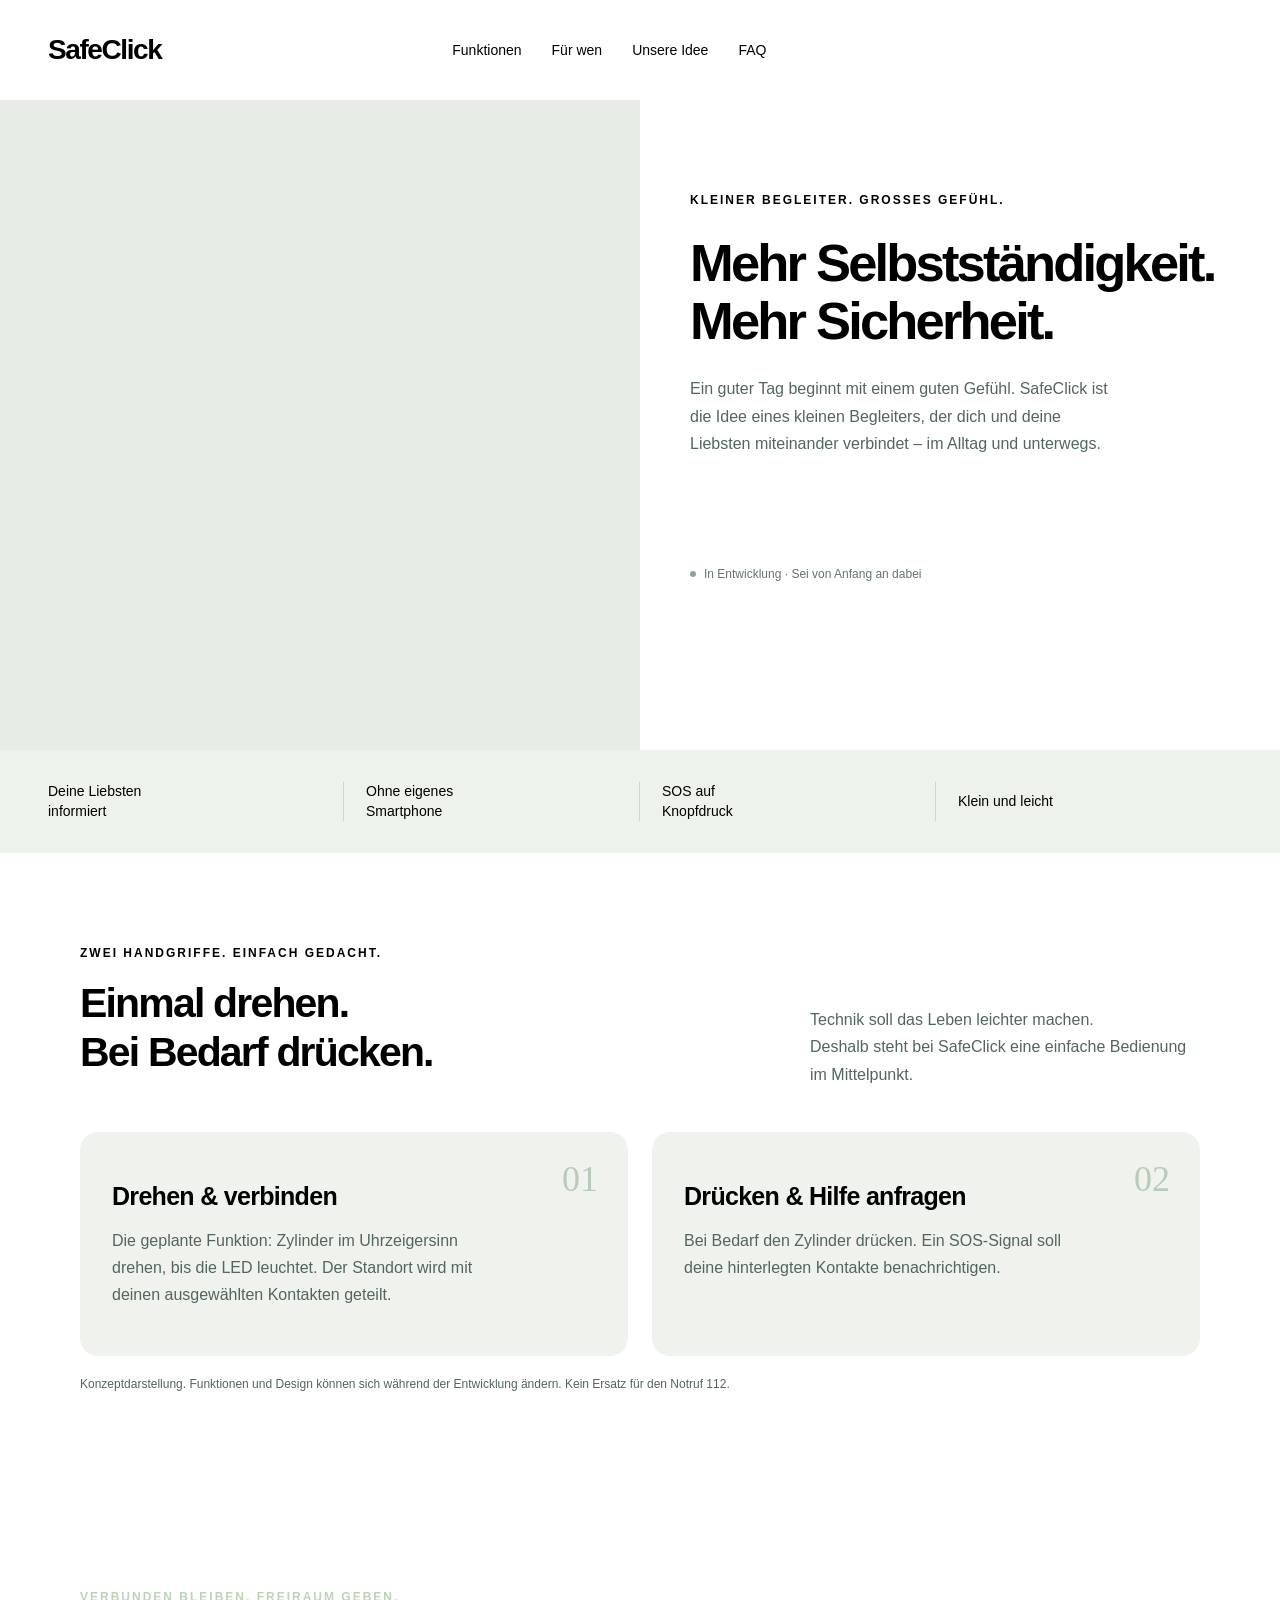
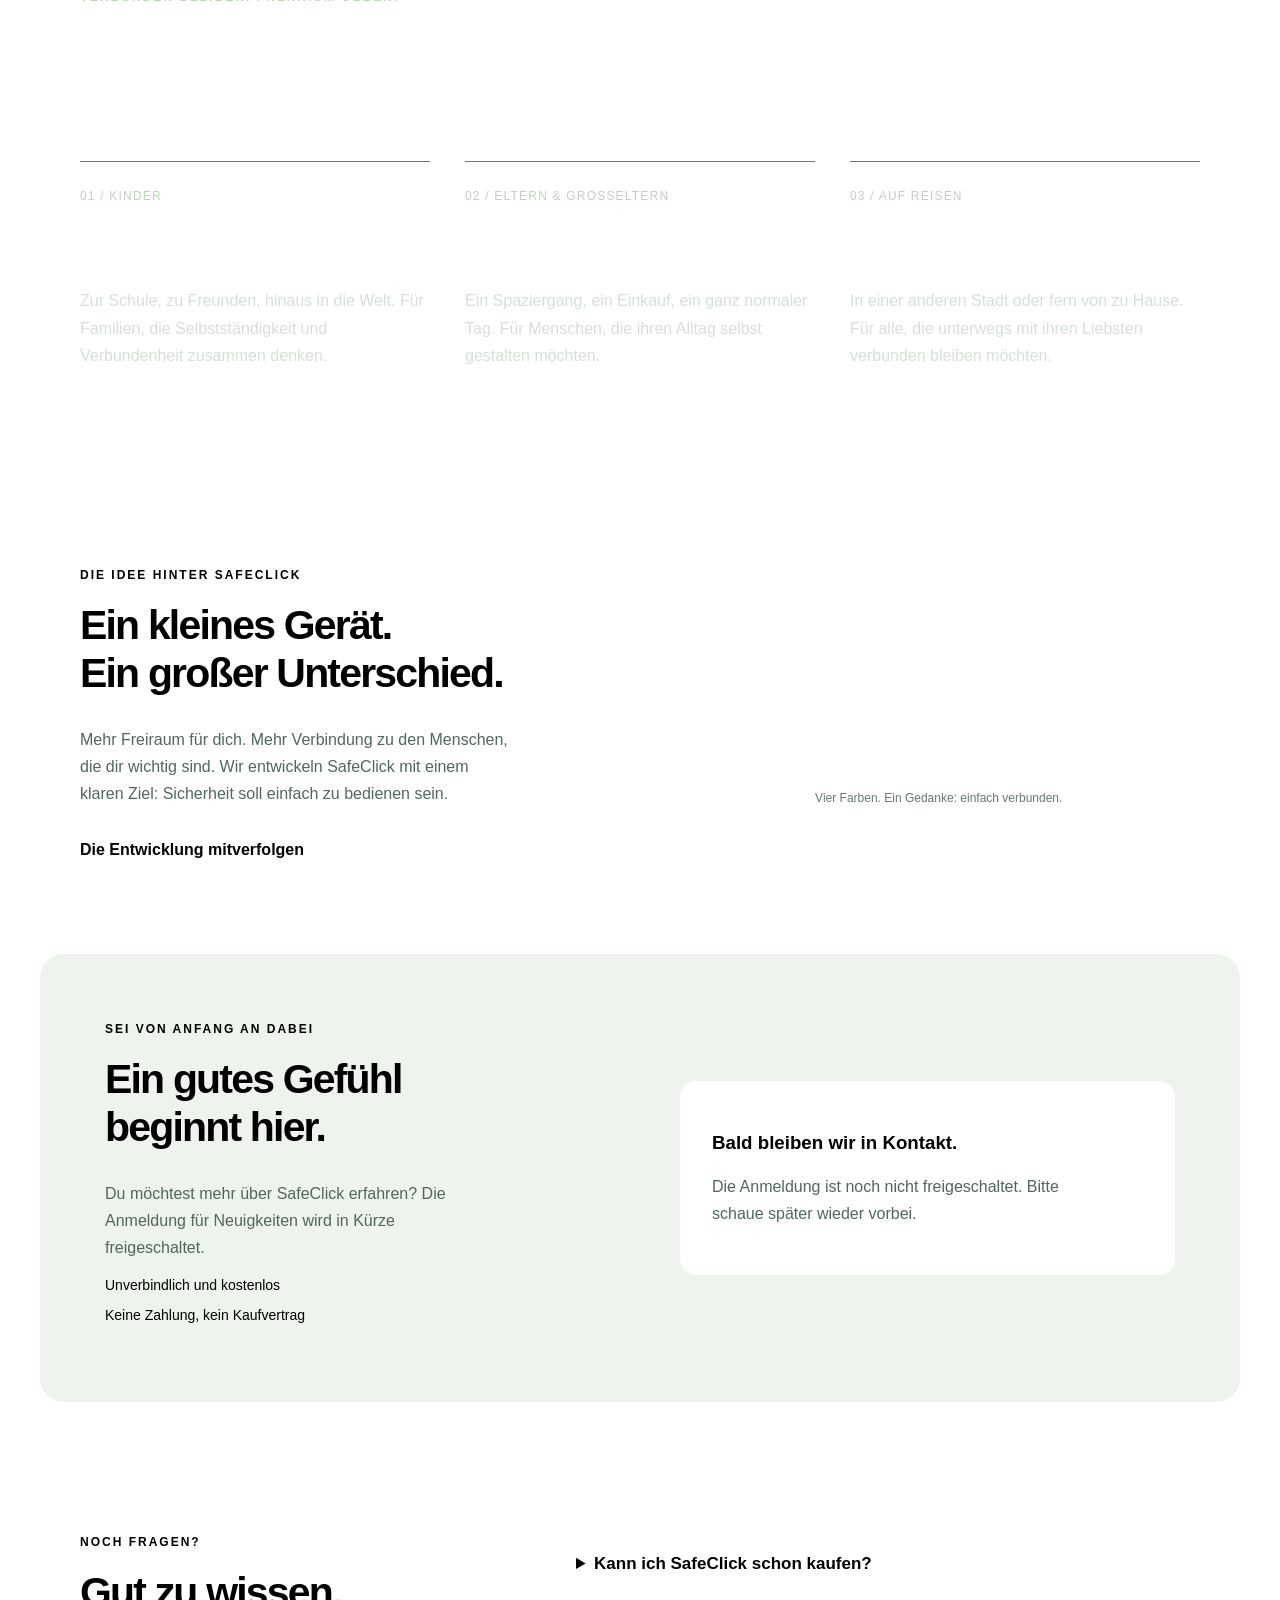
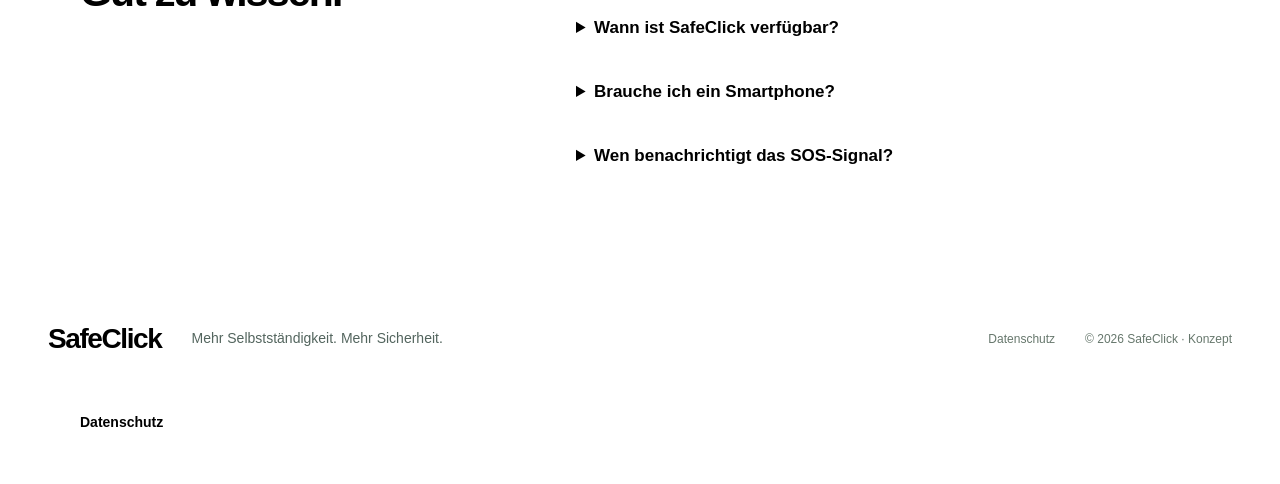
==== index.html @ db82f491 "Add files via upload" ====
<!doctype html><html lang="de"><head><meta charset="utf-8"><meta name="viewport" content="width=device-width, initial-scale=1"><title>SafeClick | Mehr Selbstständigkeit. Mehr Sicherheit.</title><meta name="description" content="SafeClick: die Idee eines kleinen Begleiters für mehr Verbindung im Alltag und unterwegs."><link rel="stylesheet" href="style.css"></head><body><header><a class="brand" href="#">SafeClick</a><button class="mobile" aria-label="Menü öffnen" aria-expanded="false"></button><nav class=""><a href="#funktionen">Funktionen</a><a href="#menschen">Für wen</a><a href="#idee">Unsere Idee</a><a href="#faq">FAQ</a></nav><a class="button small" href="#interesse">Interesse anmelden</a></header><main><section class="hero"><div class="hero-photo"><span class="photo-note">Für die Menschen, die dir wichtig sind.</span></div><div class="hero-copy"><span class="eyebrow">KLEINER BEGLEITER. GROSSES GEFÜHL.</span><h1>Mehr Selbstständigkeit.<br/><em>Mehr Sicherheit.</em></h1><p>Ein guter Tag beginnt mit einem guten Gefühl. SafeClick ist die Idee eines kleinen Begleiters, der dich und deine Liebsten miteinander verbindet – im Alltag und unterwegs.</p><a class="button" href="#funktionen">SafeClick kennenlernen</a><div class="development"><span></span> In Entwicklung · Sei von Anfang an dabei</div></div></section><section class="benefits" aria-label="Geplante Funktionen"><div><span>Deine Liebsten informiert</span></div><div><span>Ohne eigenes Smartphone</span></div><div><span>SOS auf Knopfdruck</span></div><div><span>Klein und leicht</span></div></section><section id="funktionen" class="section"><div class="section-heading"><div><span class="eyebrow">ZWEI HANDGRIFFE. EINFACH GEDACHT.</span><h2>Einmal drehen.<br/>Bei Bedarf drücken.</h2></div><p>Technik soll das Leben leichter machen.<br/>Deshalb steht bei SafeClick eine einfache Bedienung im Mittelpunkt.</p></div><div class="steps"><article><div class="step-copy"><span class="number">01</span><h3>Drehen &amp; verbinden</h3><p>Die geplante Funktion: Zylinder im Uhrzeigersinn drehen, bis die LED leuchtet. Der Standort wird mit deinen ausgewählten Kontakten geteilt.</p></div></article><article><div class="step-copy"><span class="number">02</span><h3>Drücken &amp; Hilfe anfragen</h3><p>Bei Bedarf den Zylinder drücken. Ein SOS-Signal soll deine hinterlegten Kontakte benachrichtigen.</p></div></article></div><p class="caption">Konzeptdarstellung. Funktionen und Design können sich während der Entwicklung ändern. Kein Ersatz für den Notruf 112.</p></section><section id="menschen" class="audience section"><span class="eyebrow">VERBUNDEN BLEIBEN. FREIRAUM GEBEN.</span><h2>Für kleine Abenteuer.<br/>Und große Lieblingsmenschen.</h2><div class="audience-grid"><article><span>01 / KINDER</span><h3>Die ersten Wege allein.</h3><p>Zur Schule, zu Freunden, hinaus in die Welt. Für Familien, die Selbstständigkeit und Verbundenheit zusammen denken.</p></article><article><span>02 / ELTERN &amp; GROSSELTERN</span><h3>Nah sein. Auch mit Abstand.</h3><p>Ein Spaziergang, ein Einkauf, ein ganz normaler Tag. Für Menschen, die ihren Alltag selbst gestalten möchten.</p></article><article><span>03 / AUF REISEN</span><h3>Neues entdecken.</h3><p>In einer anderen Stadt oder fern von zu Hause. Für alle, die unterwegs mit ihren Liebsten verbunden bleiben möchten.</p></article></div></section><section id="idee" class="product section"><div><span class="eyebrow">DIE IDEE HINTER SAFECLICK</span><h2>Ein kleines Gerät.<br/>Ein großer Unterschied.</h2><p>Mehr Freiraum für dich. Mehr Verbindung zu den Menschen, die dir wichtig sind. Wir entwickeln SafeClick mit einem klaren Ziel: Sicherheit soll einfach zu bedienen sein.</p><a class="text-link" href="#interesse">Die Entwicklung mitverfolgen</a></div><div class="product-picture"><span>Vier Farben. Ein Gedanke: einfach verbunden.</span></div></section><section id="interesse" class="signup section"><div><span class="eyebrow">SEI VON ANFANG AN DABEI</span><h2>Ein gutes Gefühl<br/>beginnt hier.</h2><p>Du möchtest mehr über SafeClick erfahren? Die Anmeldung für Neuigkeiten wird in Kürze freigeschaltet.</p><ul><li>Unverbindlich und kostenlos</li><li>Keine Zahlung, kein Kaufvertrag</li></ul></div><div class="form-pending"><h3>Bald bleiben wir in Kontakt.</h3><p>Die Anmeldung ist noch nicht freigeschaltet. Bitte schaue später wieder vorbei.</p></div></section><section id="faq" class="section faq"><div><span class="eyebrow">NOCH FRAGEN?</span><h2>Gut zu wissen.</h2></div><div><details><summary>Kann ich SafeClick schon kaufen?</summary><p>Noch nicht. SafeClick befindet sich in der Entwicklung. Eine Bestellung ist derzeit noch nicht möglich.</p></details><details><summary>Wann ist SafeClick verfügbar?</summary><p>Ein Verkaufsstart steht noch nicht fest. Preis, Liefertermin und die endgültigen Funktionen werden erst bekanntgegeben, wenn sie bestätigt sind.</p></details><details><summary>Brauche ich ein Smartphone?</summary><p>Das Konzept sieht eine Bedienung ohne eigenes Smartphone vor. Welche technischen Voraussetzungen und Verbindungen nötig sind, wird im Laufe der Entwicklung festgelegt.</p></details><details><summary>Wen benachrichtigt das SOS-Signal?</summary><p>Geplant ist eine Benachrichtigung an zuvor ausgewählte Kontakte. Eine automatische Verbindung zu Rettungsdiensten ist nicht zugesichert. Im akuten Notfall gilt weiterhin der Notruf 112.</p></details></div></section></main><footer><a class="brand" href="#">SafeClick</a><p>Mehr Selbstständigkeit. Mehr Sicherheit.</p><a href="#datenschutz">Datenschutz</a><span>© 2026 SafeClick · Konzept</span></footer><section id="datenschutz" class="privacy"><h3>Datenschutz</h3></section><script src="script.js"></script></body></html>
---- style.css ----
500;600;700&family=Manrope:wght@400;500;600;700;800&display=swap');
:root{--green:#205847;--ink:#172c29;--cream:#f6f5ef;--line:#d9e1da}*{box-sizing:border-box}html{scroll-behavior:smooth;scroll-padding-top:100px}body{margin:0;background:#fff;color:var(--ink);font-family:'DM Sans',sans-serif;font-size:16px}a{color:inherit;text-decoration:none}button,input,select{font:inherit}button,a,input,select,summary{outline-offset:5px}header{height:100px;max-width:1320px;padding:0 48px;margin:auto;display:flex;align-items:center;justify-content:space-between;gap:32px}.brand{font-family:Manrope,sans-serif;font-size:28px;font-weight:800;letter-spacing:-1.4px}.brand span{font-size:12px;vertical-align:super;margin-left:3px}nav{display:flex;gap:30px;font-size:14px}nav a:hover,.text-link:hover{color:#408367}.button{display:inline-flex;align-items:center;justify-content:center;background:var(--green);color:white;border:0;border-radius:50px;padding:18px 28px;font-weight:600;cursor:pointer;transition:background .2s}.button:hover{background:#153d31}.button:disabled{opacity:.6}.small{font-size:14px;padding:14px 22px}.mobile{display:none}.hero{max-width:1320px;margin:auto;display:grid;grid-template-columns:1fr 1fr;min-height:650px;background:var(--cream)}.hero-photo{position:relative;overflow:hidden}.hero-photo img{height:100%;width:100%;object-fit:cover;image-rendering:auto}.photo-note{position:absolute;bottom:28px;left:30px;color:white;background:#183b2fa6;backdrop-filter:blur(6px);padding:12px 18px;border-radius:30px;font-size:14px}.hero-copy{padding:90px 50px 70px}.eyebrow{font-size:12px;font-weight:700;letter-spacing:2px;color:var(--green)}h1,h2,h3{font-family:Manrope,sans-serif}h1{font-size:clamp(38px,4.1vw,61px);line-height:1.1;letter-spacing:-2.8px;margin:26px 0}h1 em{font-style:normal;color:var(--green)}p{line-height:1.7;color:#53655e}.hero p{max-width:430px;margin-bottom:30px}.development{font-size:12px;color:#64756d;margin-top:26px;display:flex;align-items:center;gap:8px}.development span{width:6px;height:6px;background:#8ba593;border-radius:50%}.benefits{max-width:1320px;margin:auto;display:grid;grid-template-columns:repeat(4,1fr);background:#edf2eb;padding:32px 48px}.benefits div{display:flex;align-items:center;gap:15px;border-right:1px solid #ccd8ce;padding-left:22px}.benefits div:first-child{padding-left:0}.benefits div:last-child{border:0}.benefits svg{width:30px;height:30px;color:var(--green);flex-shrink:0}.benefits span{font-size:14px;max-width:120px;line-height:1.4}.section{max-width:1200px;margin:0 auto;padding:90px 40px}h2{font-size:clamp(30px,3.2vw,44px);line-height:1.18;letter-spacing:-1.8px;margin:18px 0 28px}.section-heading{display:flex;justify-content:space-between;align-items:flex-end;margin-bottom:28px;gap:40px}.section-heading p{max-width:390px}.steps{display:grid;grid-template-columns:1fr 1fr;gap:24px}.steps article{background:#f0f3ed;border-radius:18px;overflow:hidden}.step-copy{position:relative;padding:32px}.step-copy>svg{color:var(--green);width:34px;height:34px}.number{position:absolute;right:30px;top:26px;font-size:36px;color:#b9cabb;font-family:Manrope}.steps h3{font-size:25px;letter-spacing:-.7px;margin:18px 0 12px}.steps p{max-width:400px}.steps img{display:block;width:100%;height:180px;object-fit:cover}.caption{font-size:12px;margin-top:18px}.audience{max-width:none;background:var(--green);color:white;padding-left:max(40px,calc((100vw - 1120px)/2));padding-right:max(40px,calc((100vw - 1120px)/2))}.audience .eyebrow{color:#bed2ba}.audience-grid{display:grid;grid-template-columns:repeat(3,1fr);gap:35px;margin-top:42px}.audience-grid article{border-top:1px solid #648373;padding-top:24px}.audience-grid span{font-size:12px;letter-spacing:1.2px;color:#bfd0bc}.audience-grid h3{font-size:26px;letter-spacing:-.8px}.audience-grid p{color:#d5e0d6;font-size:16px}.product{display:grid;grid-template-columns:1fr 1fr;align-items:center;gap:75px}.product p{max-width:430px}.text-link{display:inline-block;border-bottom:1px solid var(--green);padding-bottom:5px;color:var(--green);font-weight:600;margin-top:18px}.product-picture{padding:35px;background:var(--cream);border-radius:18px;text-align:center}.product-picture img{width:100%;height:250px;object-fit:contain;mix-blend-mode:multiply}.product-picture span{display:block;font-size:12px;color:#68786d;margin-top:24px}.signup{background:#eef3ed;border-radius:24px;display:grid;grid-template-columns:1fr 1fr;gap:80px;padding:65px;margin-bottom:40px}.signup p{max-width:370px}.signup ul{list-style:none;padding:0;color:var(--green);font-size:14px}.signup li{display:flex;gap:10px;align-items:center;margin:14px 0}.signup li svg{width:17px}form{background:white;border-radius:16px;padding:30px;box-shadow:0 10px 40px #214c3810}label{display:block;font-size:14px;font-weight:500;margin-bottom:18px}input:not([type=checkbox]),select{display:block;width:100%;background:#fafbf8;border:1px solid var(--line);border-radius:7px;padding:13px;margin-top:8px;color:var(--ink)}.consent{display:flex;gap:10px;line-height:1.5;font-size:12px;font-weight:400;color:#59665e}.consent input{width:17px;height:17px;flex-shrink:0;accent-color:var(--green)}.consent a{text-decoration:underline}form .button{width:100%}form p{font-size:14px;margin-bottom:0}.faq{display:grid;grid-template-columns:1fr 1.5fr;gap:80px}details{border-bottom:1px solid var(--line);padding:22px 0}summary{font-weight:600;cursor:pointer;font-size:17px}details p{font-size:15px}footer{border-top:1px solid var(--line);max-width:1320px;margin:auto;padding:35px 48px;display:flex;gap:30px;align-items:center;flex-wrap:wrap}footer p{font-size:14px;margin-right:auto}footer>a:not(.brand),footer>span{font-size:12px;color:#66776c}.privacy{max-width:1200px;margin:auto;padding:0 40px 40px}.privacy h3{font-size:14px}.privacy p{font-size:12px;max-width:850px}@media(max-width:900px){header{padding:0 24px;height:80px;gap:16px}nav{gap:18px;font-size:12px}.hero-copy{padding:60px 30px}.hero{min-height:560px}h1{letter-spacing:-1.5px}.benefits{padding:24px}.benefits div{padding-left:12px;gap:8px}.benefits span{font-size:12px}.product{gap:30px}.signup{margin:0 24px;gap:35px;padding:40px}.section{padding:65px 30px}.audience{padding:65px 30px}.faq{gap:35px}.product-picture{padding:20px}}@media(max-width:650px){header{height:76px}.brand{font-size:25px}header>.small{padding:11px 14px;font-size:12px}.mobile{display:block;background:none;border:0;margin-left:auto;color:var(--green)}nav{display:none;position:absolute;top:76px;left:0;right:0;padding:20px;background:white;z-index:10;box-shadow:0 10px 20px #0001}nav.open{display:flex;justify-content:space-around;gap:12px}.hero{display:flex;flex-direction:column-reverse}.hero-copy{padding:45px 25px 40px}h1{font-size:43px}.hero-photo{height:360px}.hero-photo img{object-position:center 35%}.photo-note{left:20px;font-size:12px}.eyebrow{font-size:11px;letter-spacing:1.4px}.benefits{grid-template-columns:1fr 1fr;gap:22px;padding:25px}.benefits div{padding:0;border:0}.benefits span{font-size:13px;max-width:140px}.section{padding:55px 24px}.section-heading{display:block;margin-bottom:24px}.section-heading p{font-size:15px}.steps,.audience-grid,.product,.signup,.faq{grid-template-columns:1fr}.steps{gap:18px}.step-copy{padding:26px}.steps img{height:150px}.audience{padding:55px 24px}.audience-grid{gap:15px;margin-top:30px}.audience-grid h3{font-size:23px;margin:16px 0}.product{gap:25px}.product-picture img{height:170px}.signup{margin:0 14px;gap:20px;border-radius:18px;padding:32px 20px}form{padding:22px}.faq{gap:8px}footer{padding:30px 24px;gap:18px}footer p{width:100%;margin:0}.privacy{padding:0 24px 30px}h2{font-size:34px}}

.form-pending{background:white;padding:32px;border-radius:16px;align-self:center}
/* Blank areas for the designer */
.hero-photo{min-height:360px;background:#e7ece6}.steps article{padding-bottom:0}.product-picture{min-height:250px;display:flex;align-items:flex-end;justify-content:center}.photo-note{display:none}
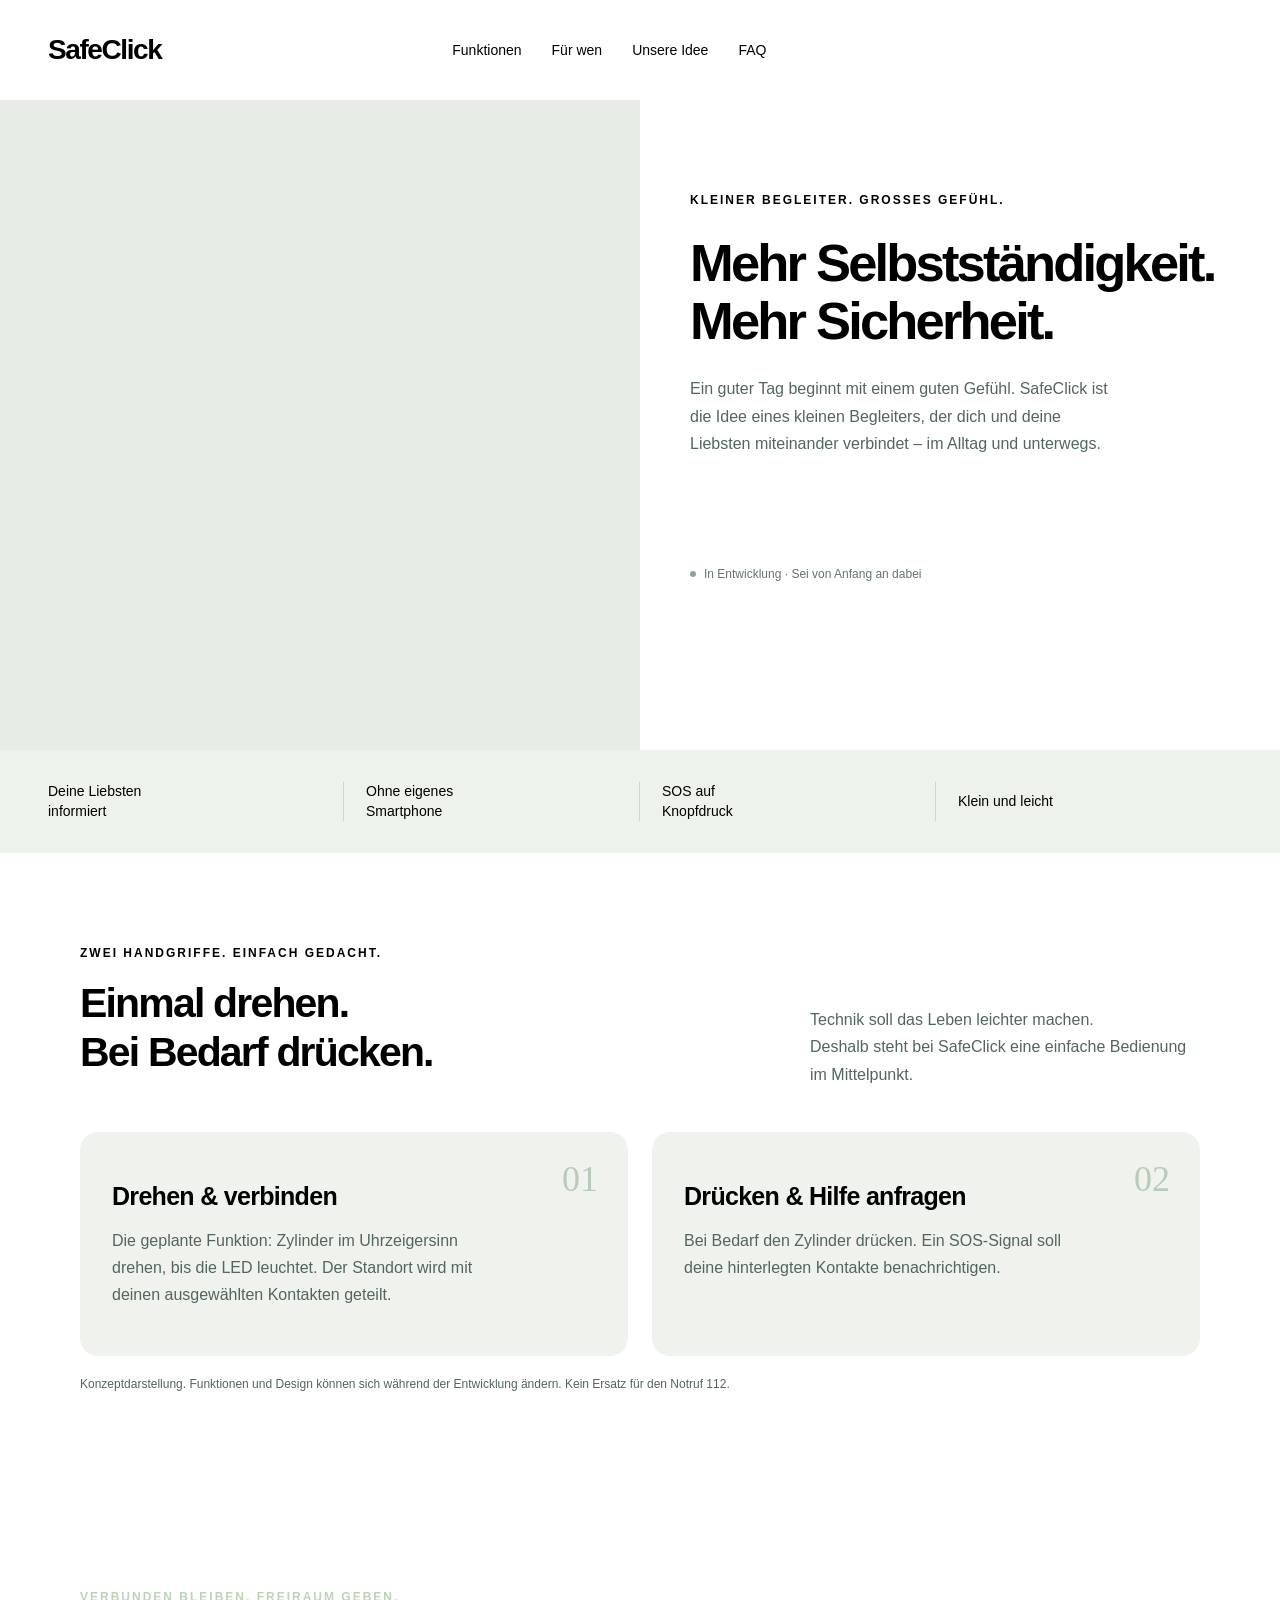
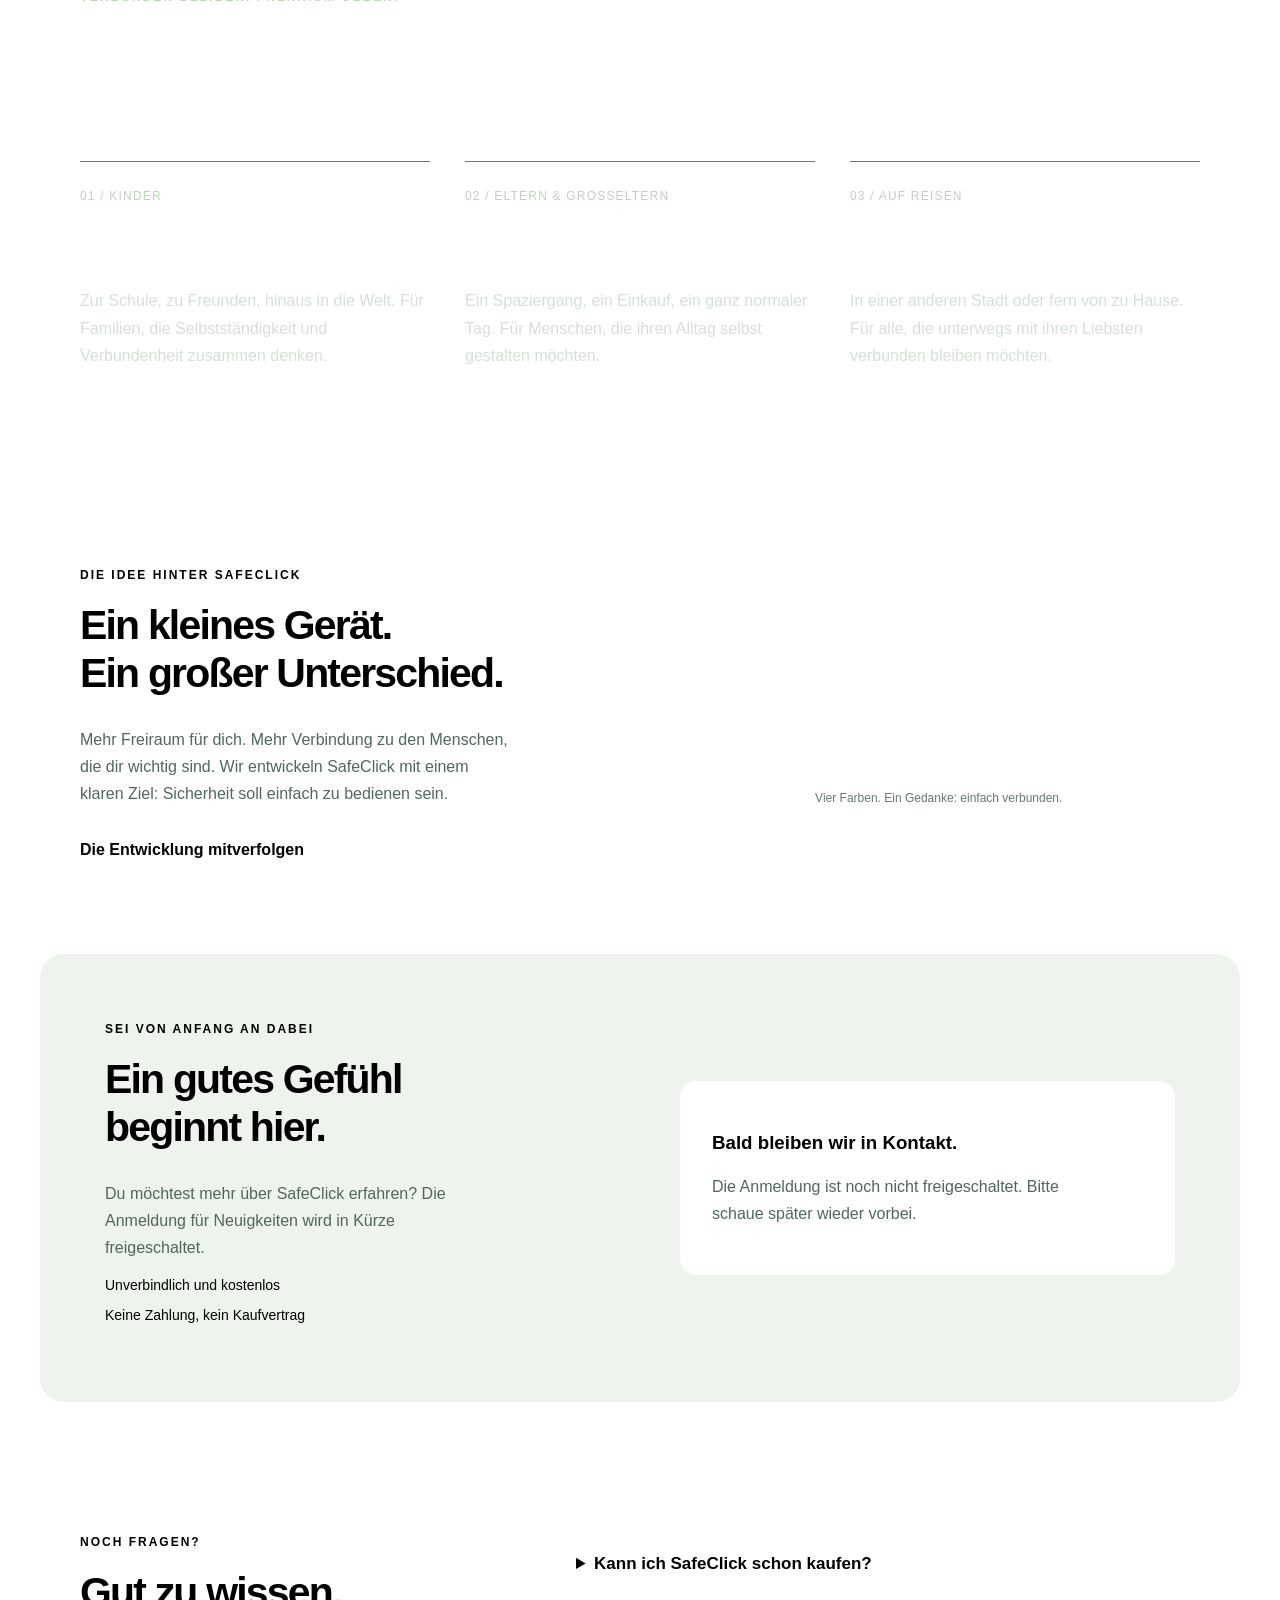
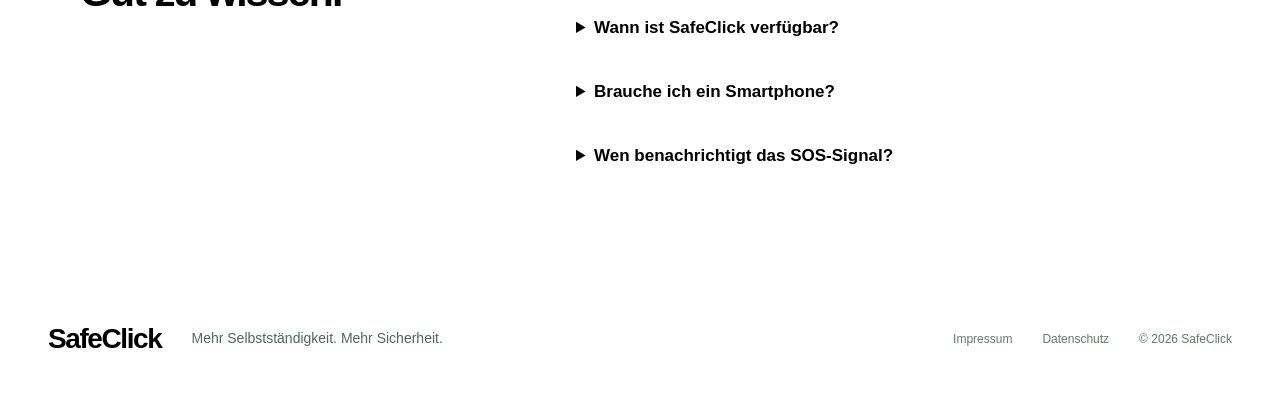
==== commit 51bbd174: "Add files via upload" ====
--- a/index.html
+++ b/index.html
@@ -1 +1 @@
-<!doctype html><html lang="de"><head><meta charset="utf-8"><meta name="viewport" content="width=device-width, initial-scale=1"><title>SafeClick | Mehr Selbstständigkeit. Mehr Sicherheit.</title><meta name="description" content="SafeClick: die Idee eines kleinen Begleiters für mehr Verbindung im Alltag und unterwegs."><link rel="stylesheet" href="style.css"></head><body><header><a class="brand" href="#">SafeClick</a><button class="mobile" aria-label="Menü öffnen" aria-expanded="false"></button><nav class=""><a href="#funktionen">Funktionen</a><a href="#menschen">Für wen</a><a href="#idee">Unsere Idee</a><a href="#faq">FAQ</a></nav><a class="button small" href="#interesse">Interesse anmelden</a></header><main><section class="hero"><div class="hero-photo"><span class="photo-note">Für die Menschen, die dir wichtig sind.</span></div><div class="hero-copy"><span class="eyebrow">KLEINER BEGLEITER. GROSSES GEFÜHL.</span><h1>Mehr Selbstständigkeit.<br/><em>Mehr Sicherheit.</em></h1><p>Ein guter Tag beginnt mit einem guten Gefühl. SafeClick ist die Idee eines kleinen Begleiters, der dich und deine Liebsten miteinander verbindet – im Alltag und unterwegs.</p><a class="button" href="#funktionen">SafeClick kennenlernen</a><div class="development"><span></span> In Entwicklung · Sei von Anfang an dabei</div></div></section><section class="benefits" aria-label="Geplante Funktionen"><div><span>Deine Liebsten informiert</span></div><div><span>Ohne eigenes Smartphone</span></div><div><span>SOS auf Knopfdruck</span></div><div><span>Klein und leicht</span></div></section><section id="funktionen" class="section"><div class="section-heading"><div><span class="eyebrow">ZWEI HANDGRIFFE. EINFACH GEDACHT.</span><h2>Einmal drehen.<br/>Bei Bedarf drücken.</h2></div><p>Technik soll das Leben leichter machen.<br/>Deshalb steht bei SafeClick eine einfache Bedienung im Mittelpunkt.</p></div><div class="steps"><article><div class="step-copy"><span class="number">01</span><h3>Drehen &amp; verbinden</h3><p>Die geplante Funktion: Zylinder im Uhrzeigersinn drehen, bis die LED leuchtet. Der Standort wird mit deinen ausgewählten Kontakten geteilt.</p></div></article><article><div class="step-copy"><span class="number">02</span><h3>Drücken &amp; Hilfe anfragen</h3><p>Bei Bedarf den Zylinder drücken. Ein SOS-Signal soll deine hinterlegten Kontakte benachrichtigen.</p></div></article></div><p class="caption">Konzeptdarstellung. Funktionen und Design können sich während der Entwicklung ändern. Kein Ersatz für den Notruf 112.</p></section><section id="menschen" class="audience section"><span class="eyebrow">VERBUNDEN BLEIBEN. FREIRAUM GEBEN.</span><h2>Für kleine Abenteuer.<br/>Und große Lieblingsmenschen.</h2><div class="audience-grid"><article><span>01 / KINDER</span><h3>Die ersten Wege allein.</h3><p>Zur Schule, zu Freunden, hinaus in die Welt. Für Familien, die Selbstständigkeit und Verbundenheit zusammen denken.</p></article><article><span>02 / ELTERN &amp; GROSSELTERN</span><h3>Nah sein. Auch mit Abstand.</h3><p>Ein Spaziergang, ein Einkauf, ein ganz normaler Tag. Für Menschen, die ihren Alltag selbst gestalten möchten.</p></article><article><span>03 / AUF REISEN</span><h3>Neues entdecken.</h3><p>In einer anderen Stadt oder fern von zu Hause. Für alle, die unterwegs mit ihren Liebsten verbunden bleiben möchten.</p></article></div></section><section id="idee" class="product section"><div><span class="eyebrow">DIE IDEE HINTER SAFECLICK</span><h2>Ein kleines Gerät.<br/>Ein großer Unterschied.</h2><p>Mehr Freiraum für dich. Mehr Verbindung zu den Menschen, die dir wichtig sind. Wir entwickeln SafeClick mit einem klaren Ziel: Sicherheit soll einfach zu bedienen sein.</p><a class="text-link" href="#interesse">Die Entwicklung mitverfolgen</a></div><div class="product-picture"><span>Vier Farben. Ein Gedanke: einfach verbunden.</span></div></section><section id="interesse" class="signup section"><div><span class="eyebrow">SEI VON ANFANG AN DABEI</span><h2>Ein gutes Gefühl<br/>beginnt hier.</h2><p>Du möchtest mehr über SafeClick erfahren? Die Anmeldung für Neuigkeiten wird in Kürze freigeschaltet.</p><ul><li>Unverbindlich und kostenlos</li><li>Keine Zahlung, kein Kaufvertrag</li></ul></div><div class="form-pending"><h3>Bald bleiben wir in Kontakt.</h3><p>Die Anmeldung ist noch nicht freigeschaltet. Bitte schaue später wieder vorbei.</p></div></section><section id="faq" class="section faq"><div><span class="eyebrow">NOCH FRAGEN?</span><h2>Gut zu wissen.</h2></div><div><details><summary>Kann ich SafeClick schon kaufen?</summary><p>Noch nicht. SafeClick befindet sich in der Entwicklung. Eine Bestellung ist derzeit noch nicht möglich.</p></details><details><summary>Wann ist SafeClick verfügbar?</summary><p>Ein Verkaufsstart steht noch nicht fest. Preis, Liefertermin und die endgültigen Funktionen werden erst bekanntgegeben, wenn sie bestätigt sind.</p></details><details><summary>Brauche ich ein Smartphone?</summary><p>Das Konzept sieht eine Bedienung ohne eigenes Smartphone vor. Welche technischen Voraussetzungen und Verbindungen nötig sind, wird im Laufe der Entwicklung festgelegt.</p></details><details><summary>Wen benachrichtigt das SOS-Signal?</summary><p>Geplant ist eine Benachrichtigung an zuvor ausgewählte Kontakte. Eine automatische Verbindung zu Rettungsdiensten ist nicht zugesichert. Im akuten Notfall gilt weiterhin der Notruf 112.</p></details></div></section></main><footer><a class="brand" href="#">SafeClick</a><p>Mehr Selbstständigkeit. Mehr Sicherheit.</p><a href="#datenschutz">Datenschutz</a><span>© 2026 SafeClick · Konzept</span></footer><section id="datenschutz" class="privacy"><h3>Datenschutz</h3></section><script src="script.js"></script></body></html>+<!doctype html><html lang="de"><head><meta charset="utf-8"><meta name="viewport" content="width=device-width, initial-scale=1"><title>SafeClick | Mehr Selbstständigkeit. Mehr Sicherheit.</title><meta name="description" content="SafeClick: die Idee eines kleinen Begleiters für mehr Verbindung im Alltag und unterwegs."><link rel="stylesheet" href="style.css"></head><body><header><a class="brand" href="#">SafeClick</a><button class="mobile" aria-label="Menü öffnen" aria-expanded="false"></button><nav class=""><a href="#funktionen">Funktionen</a><a href="#menschen">Für wen</a><a href="#idee">Unsere Idee</a><a href="#faq">FAQ</a></nav><a class="button small" href="#interesse">Interesse anmelden</a></header><main><section class="hero"><div class="hero-photo"><span class="photo-note">Für die Menschen, die dir wichtig sind.</span></div><div class="hero-copy"><span class="eyebrow">KLEINER BEGLEITER. GROSSES GEFÜHL.</span><h1>Mehr Selbstständigkeit.<br/><em>Mehr Sicherheit.</em></h1><p>Ein guter Tag beginnt mit einem guten Gefühl. SafeClick ist die Idee eines kleinen Begleiters, der dich und deine Liebsten miteinander verbindet – im Alltag und unterwegs.</p><a class="button" href="#funktionen">SafeClick kennenlernen</a><div class="development"><span></span> In Entwicklung · Sei von Anfang an dabei</div></div></section><section class="benefits" aria-label="Geplante Funktionen"><div><span>Deine Liebsten informiert</span></div><div><span>Ohne eigenes Smartphone</span></div><div><span>SOS auf Knopfdruck</span></div><div><span>Klein und leicht</span></div></section><section id="funktionen" class="section"><div class="section-heading"><div><span class="eyebrow">ZWEI HANDGRIFFE. EINFACH GEDACHT.</span><h2>Einmal drehen.<br/>Bei Bedarf drücken.</h2></div><p>Technik soll das Leben leichter machen.<br/>Deshalb steht bei SafeClick eine einfache Bedienung im Mittelpunkt.</p></div><div class="steps"><article><div class="step-copy"><span class="number">01</span><h3>Drehen &amp; verbinden</h3><p>Die geplante Funktion: Zylinder im Uhrzeigersinn drehen, bis die LED leuchtet. Der Standort wird mit deinen ausgewählten Kontakten geteilt.</p></div></article><article><div class="step-copy"><span class="number">02</span><h3>Drücken &amp; Hilfe anfragen</h3><p>Bei Bedarf den Zylinder drücken. Ein SOS-Signal soll deine hinterlegten Kontakte benachrichtigen.</p></div></article></div><p class="caption">Konzeptdarstellung. Funktionen und Design können sich während der Entwicklung ändern. Kein Ersatz für den Notruf 112.</p></section><section id="menschen" class="audience section"><span class="eyebrow">VERBUNDEN BLEIBEN. FREIRAUM GEBEN.</span><h2>Für kleine Abenteuer.<br/>Und große Lieblingsmenschen.</h2><div class="audience-grid"><article><span>01 / KINDER</span><h3>Die ersten Wege allein.</h3><p>Zur Schule, zu Freunden, hinaus in die Welt. Für Familien, die Selbstständigkeit und Verbundenheit zusammen denken.</p></article><article><span>02 / ELTERN &amp; GROSSELTERN</span><h3>Nah sein. Auch mit Abstand.</h3><p>Ein Spaziergang, ein Einkauf, ein ganz normaler Tag. Für Menschen, die ihren Alltag selbst gestalten möchten.</p></article><article><span>03 / AUF REISEN</span><h3>Neues entdecken.</h3><p>In einer anderen Stadt oder fern von zu Hause. Für alle, die unterwegs mit ihren Liebsten verbunden bleiben möchten.</p></article></div></section><section id="idee" class="product section"><div><span class="eyebrow">DIE IDEE HINTER SAFECLICK</span><h2>Ein kleines Gerät.<br/>Ein großer Unterschied.</h2><p>Mehr Freiraum für dich. Mehr Verbindung zu den Menschen, die dir wichtig sind. Wir entwickeln SafeClick mit einem klaren Ziel: Sicherheit soll einfach zu bedienen sein.</p><a class="text-link" href="#interesse">Die Entwicklung mitverfolgen</a></div><div class="product-picture"><span>Vier Farben. Ein Gedanke: einfach verbunden.</span></div></section><section id="interesse" class="signup section"><div><span class="eyebrow">SEI VON ANFANG AN DABEI</span><h2>Ein gutes Gefühl<br/>beginnt hier.</h2><p>Du möchtest mehr über SafeClick erfahren? Die Anmeldung für Neuigkeiten wird in Kürze freigeschaltet.</p><ul><li>Unverbindlich und kostenlos</li><li>Keine Zahlung, kein Kaufvertrag</li></ul></div><div class="form-pending"><h3>Bald bleiben wir in Kontakt.</h3><p>Die Anmeldung ist noch nicht freigeschaltet. Bitte schaue später wieder vorbei.</p></div></section><section id="faq" class="section faq"><div><span class="eyebrow">NOCH FRAGEN?</span><h2>Gut zu wissen.</h2></div><div><details><summary>Kann ich SafeClick schon kaufen?</summary><p>Noch nicht. SafeClick befindet sich in der Entwicklung. Eine Bestellung ist derzeit noch nicht möglich.</p></details><details><summary>Wann ist SafeClick verfügbar?</summary><p>Ein Verkaufsstart steht noch nicht fest. Preis, Liefertermin und die endgültigen Funktionen werden erst bekanntgegeben, wenn sie bestätigt sind.</p></details><details><summary>Brauche ich ein Smartphone?</summary><p>Das Konzept sieht eine Bedienung ohne eigenes Smartphone vor. Welche technischen Voraussetzungen und Verbindungen nötig sind, wird im Laufe der Entwicklung festgelegt.</p></details><details><summary>Wen benachrichtigt das SOS-Signal?</summary><p>Geplant ist eine Benachrichtigung an zuvor ausgewählte Kontakte. Eine automatische Verbindung zu Rettungsdiensten ist nicht zugesichert. Im akuten Notfall gilt weiterhin der Notruf 112.</p></details></div></section></main><footer><a class="brand" href="index.html">SafeClick</a><p>Mehr Selbstständigkeit. Mehr Sicherheit.</p><a href="impressum.html">Impressum</a><a href="datenschutz.html">Datenschutz</a><span>© 2026 SafeClick</span></footer><script src="script.js"></script></body></html>
--- a/style.css
+++ b/style.css
@@ -4,3 +4,5 @@
 .form-pending{background:white;padding:32px;border-radius:16px;align-self:center}
 /* Blank areas for the designer */
 .hero-photo{min-height:360px;background:#e7ece6}.steps article{padding-bottom:0}.product-picture{min-height:250px;display:flex;align-items:flex-end;justify-content:center}.photo-note{display:none}
+
+.legal{max-width:900px;padding-top:45px}.legal h1{font-size:clamp(30px,6vw,48px);overflow-wrap:anywhere}.legal h2{font-size:24px;letter-spacing:-.4px;margin-top:36px}.legal a{text-decoration:underline;overflow-wrap:anywhere}.legal p{color:#374d43}
